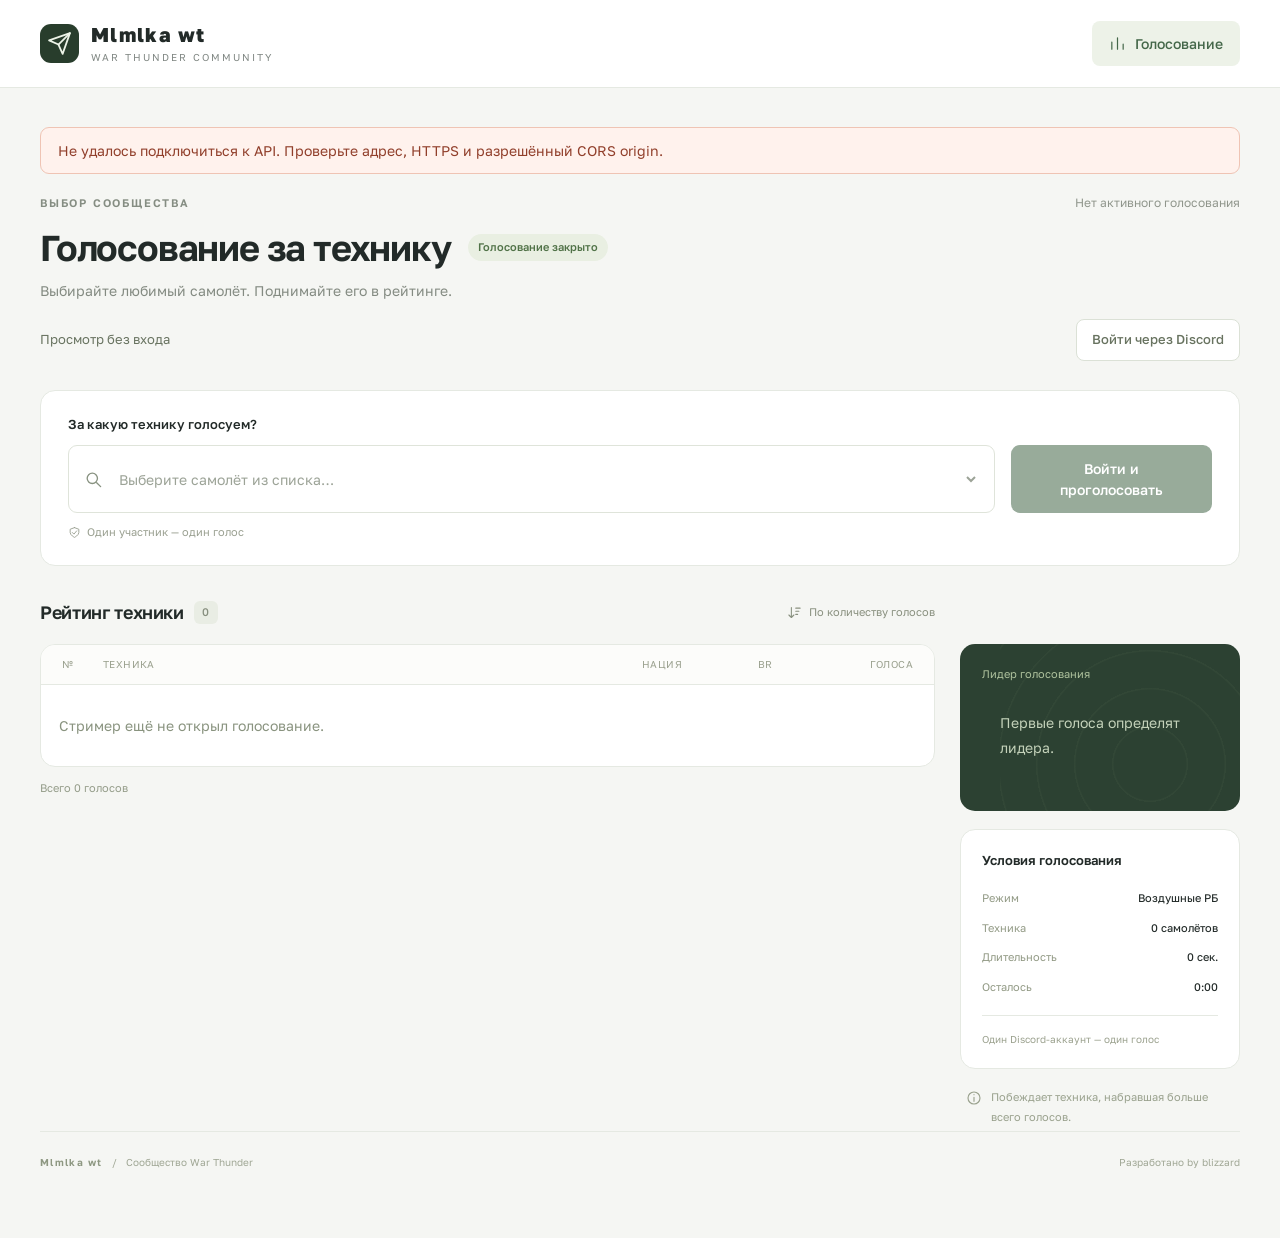
==== index.html @ 095a5ff5 "Initial frontend" ====
<!doctype html>
<html lang="ru"><head><meta charset="UTF-8"><meta name="viewport" content="width=device-width, initial-scale=1"><meta name="color-scheme" content="light"><meta name="description" content="Голосование за технику War Thunder — Mlmlka wt."><title>Голосование за технику — Mlmlka wt</title><link rel="icon" href='data:image/svg+xml,<svg xmlns="http://www.w3.org/2000/svg" viewBox="0 0 32 32"><rect width="32" height="32" rx="8" fill="%232c4132"/><path d="m25 7-7 19-4-9-9-3L25 7Z" fill="none" stroke="%23dce8cb" stroke-width="1.6"/></svg>'><link rel="preconnect" href="https://fonts.googleapis.com"><link rel="preconnect" href="https://fonts.gstatic.com" crossorigin><link rel="preconnect" href="https://static.encyclopedia.warthunder.com"><link rel="stylesheet" href="styles.css"><link rel="stylesheet" href="live.css"><script defer src="config.js"></script><script defer src="aircraft-images.js"></script><script defer src="voting-options.js"></script><script defer src="app.js"></script></head><body><header class="topbar"><div class="shell">
      <a class="brand" href="index.html" aria-label="Mlmlka wt — голосование"><span class="brand-mark"><svg viewBox="0 0 24 24" aria-hidden="true" ><path d="m22 2-7 20-4-9-9-4 20-7Z"/><path d="m22 2-11 11"/></svg></span><div><div class="brand-name">Mlmlka wt</div><div class="brand-sub">WAR THUNDER COMMUNITY</div></div></a>
      <nav class="nav" aria-label="Основная навигация">
        <a href="index.html" class="active" aria-current="page"><svg viewBox="0 0 24 24" aria-hidden="true" ><path d="M4 20V10m8 10V4m8 16v-7"/></svg>Голосование</a>
        <a href="admin.html" data-admin-nav hidden class="" ><svg viewBox="0 0 24 24" aria-hidden="true" ><path d="M4 21v-7m0-5V3m8 18v-9m0-5V3m8 18v-3m0-5V3M1 9h6m2 3h6m2 6h6"/></svg>Управление</a>
      </nav><div class="profile"><span class="avatar">W</span><span class="profile-name">Mlmlka wt</span><svg viewBox="0 0 24 24" aria-hidden="true" class="chevron"><path d="m7 10 5 5 5-5"/></svg></div>
    </div></header><main class="shell">
    <div class="overline"><span class="eyebrow">ВЫБОР СООБЩЕСТВА</span><span class="poll-id">Голосование № 004</span></div>
    <div class="heading-line"><h1>Голосование за технику</h1><span class="status"><span class="dot"></span>Идёт голосование</span></div>
    <p class="intro">Выбирайте любимый самолёт. Поднимайте его в рейтинге.</p>
    <section class="vote-box" aria-label="Ваш голос">
      <label class="field-label" for="aircraft-choice">За какую технику голосуем?</label>
      <div class="search-field"><svg viewBox="0 0 24 24" aria-hidden="true" ><circle cx="10.5" cy="10.5" r="6.5"/><path d="m16 16 5 5"/></svg><select id="aircraft-choice"><option selected disabled value="">Выберите самолёт из списка…</option><option>J-11A · Китай · BR 13.3</option><option>F-16A · США · BR 12.3</option><option>MiG-29 (9-13) · СССР · BR 13.0</option><option>JAS39A · Швеция · BR 13.0</option><option>Mirage 2000C-S5 · Франция · BR 12.3</option><option>F-15A · США · BR 12.7</option><option>Su-27 · СССР · BR 13.0</option><option>MiG-21SMT · СССР · BR 10.3</option></select></div>
      <button type="button" class="primary-button"><svg viewBox="0 0 24 24" aria-hidden="true" ><path d="m5 12 4 4L19 6"/></svg>Проголосовать</button>
      <p class="helper"><svg viewBox="0 0 24 24" aria-hidden="true" ><path d="m12 3 8 3v6c0 5-8 9-8 9s-8-4-8-9V6l8-3Z"/><path d="m8 12 3 3 5-6"/></svg>Один участник — один голос</p>
    </section>
    <div class="results-layout"><section aria-labelledby="ranking-title">
      <div class="section-heading"><h2 id="ranking-title">Рейтинг техники <span class="count">8</span></h2><span class="sort"><svg viewBox="0 0 24 24" aria-hidden="true" ><path d="M7 4v16m-4-4 4 4 4-4M14 5h7m-7 5h5m-5 5h3"/></svg>По количеству голосов</span></div>
      <div class="ranking" role="table" aria-label="Рейтинг самолётов">
        <div class="table-head" role="row"><span>№</span><span class="tech-label">ТЕХНИКА</span><span class="nation-label">НАЦИЯ</span><span class="br-label">BR</span><span class="votes-label">ГОЛОСА</span></div>
        <div class="plane-row leader" role="row">
          <span class="rank-number" role="cell" aria-label="Место 1"><svg viewBox="0 0 24 24" aria-hidden="true" ><path d="m3 6 5 5 4-8 4 8 5-5-2 13H5L3 6Z"/><path d="M5 22h14"/></svg></span>
          <span role="cell"><img class="plane-thumb" src="https://static.encyclopedia.warthunder.com/slots/j_11a.png" alt="J-11A" decoding="async"></span>
          <div role="cell"><div class="plane-name">J-11A</div><div class="plane-meta">VIII ранг <span aria-hidden="true">·</span> Реактивный</div></div>
          <span class="nation"><span class="flag" aria-hidden="true">🇨🇳</span>Китай</span><span class="br" aria-label="Боевой рейтинг 13.3">13.3</span>
          <div class="vote-data" role="cell"><span class="vote-number">342</span><span class="vote-share">27,4%</span><div class="progress" aria-hidden="true"><span style="width:100.0%"></span></div></div>
        </div><div class="plane-row " role="row">
          <span class="rank-number" role="cell" aria-label="Место 2">02</span>
          <span role="cell"><img class="plane-thumb" src="https://static.encyclopedia.warthunder.com/slots/f_16a_block_10.png" alt="F-16A" decoding="async"></span>
          <div role="cell"><div class="plane-name">F-16A</div><div class="plane-meta">VIII ранг <span aria-hidden="true">·</span> Реактивный</div></div>
          <span class="nation"><span class="flag" aria-hidden="true">🇺🇸</span>США</span><span class="br" aria-label="Боевой рейтинг 12.3">12.3</span>
          <div class="vote-data" role="cell"><span class="vote-number">268</span><span class="vote-share">21,5%</span><div class="progress" aria-hidden="true"><span style="width:78.4%"></span></div></div>
        </div><div class="plane-row " role="row">
          <span class="rank-number" role="cell" aria-label="Место 3">03</span>
          <span role="cell"><img class="plane-thumb" src="https://static.encyclopedia.warthunder.com/slots/mig_29_9_13.png" alt="MiG-29 (9-13)" decoding="async"></span>
          <div role="cell"><div class="plane-name">MiG-29 (9-13)</div><div class="plane-meta">VIII ранг <span aria-hidden="true">·</span> Реактивный</div></div>
          <span class="nation"><span class="flag" aria-hidden="true" style="color:#b67068;font-size:17px">★</span>СССР</span><span class="br" aria-label="Боевой рейтинг 13.0">13.0</span>
          <div class="vote-data" role="cell"><span class="vote-number">196</span><span class="vote-share">15,7%</span><div class="progress" aria-hidden="true"><span style="width:57.3%"></span></div></div>
        </div><div class="plane-row " role="row">
          <span class="rank-number" role="cell" aria-label="Место 4">04</span>
          <span role="cell"><img class="plane-thumb" src="https://static.encyclopedia.warthunder.com/slots/saab_jas39a.png" alt="JAS39A" decoding="async"></span>
          <div role="cell"><div class="plane-name">JAS39A</div><div class="plane-meta">VIII ранг <span aria-hidden="true">·</span> Реактивный</div></div>
          <span class="nation"><span class="flag" aria-hidden="true">🇸🇪</span>Швеция</span><span class="br" aria-label="Боевой рейтинг 13.0">13.0</span>
          <div class="vote-data" role="cell"><span class="vote-number">154</span><span class="vote-share">12,3%</span><div class="progress" aria-hidden="true"><span style="width:45.0%"></span></div></div>
        </div><div class="plane-row " role="row">
          <span class="rank-number" role="cell" aria-label="Место 5">05</span>
          <span role="cell"><img class="plane-thumb" src="https://static.encyclopedia.warthunder.com/slots/mirage_2000c_s5.png" alt="Mirage 2000C-S5" decoding="async"></span>
          <div role="cell"><div class="plane-name">Mirage 2000C-S5</div><div class="plane-meta">VIII ранг <span aria-hidden="true">·</span> Реактивный</div></div>
          <span class="nation"><span class="flag" aria-hidden="true">🇫🇷</span>Франция</span><span class="br" aria-label="Боевой рейтинг 12.3">12.3</span>
          <div class="vote-data" role="cell"><span class="vote-number">112</span><span class="vote-share">9,0%</span><div class="progress" aria-hidden="true"><span style="width:32.7%"></span></div></div>
        </div><div class="plane-row " role="row">
          <span class="rank-number" role="cell" aria-label="Место 6">06</span>
          <span role="cell"><img class="plane-thumb" src="https://static.encyclopedia.warthunder.com/slots/f_15a.png" alt="F-15A" decoding="async"></span>
          <div role="cell"><div class="plane-name">F-15A</div><div class="plane-meta">VIII ранг <span aria-hidden="true">·</span> Реактивный</div></div>
          <span class="nation"><span class="flag" aria-hidden="true">🇺🇸</span>США</span><span class="br" aria-label="Боевой рейтинг 12.7">12.7</span>
          <div class="vote-data" role="cell"><span class="vote-number">82</span><span class="vote-share">6,6%</span><div class="progress" aria-hidden="true"><span style="width:24.0%"></span></div></div>
        </div><div class="plane-row " role="row">
          <span class="rank-number" role="cell" aria-label="Место 7">07</span>
          <span role="cell"><img class="plane-thumb" src="https://static.encyclopedia.warthunder.com/slots/su_27.png" alt="Su-27" decoding="async"></span>
          <div role="cell"><div class="plane-name">Su-27</div><div class="plane-meta">VIII ранг <span aria-hidden="true">·</span> Реактивный</div></div>
          <span class="nation"><span class="flag" aria-hidden="true" style="color:#b67068;font-size:17px">★</span>СССР</span><span class="br" aria-label="Боевой рейтинг 13.0">13.0</span>
          <div class="vote-data" role="cell"><span class="vote-number">58</span><span class="vote-share">4,6%</span><div class="progress" aria-hidden="true"><span style="width:17.0%"></span></div></div>
        </div><div class="plane-row " role="row">
          <span class="rank-number" role="cell" aria-label="Место 8">08</span>
          <span role="cell"><img class="plane-thumb" src="https://static.encyclopedia.warthunder.com/slots/mig-21_smt.png" alt="MiG-21SMT" decoding="async"></span>
          <div role="cell"><div class="plane-name">MiG-21SMT</div><div class="plane-meta">VII ранг <span aria-hidden="true">·</span> Реактивный</div></div>
          <span class="nation"><span class="flag" aria-hidden="true" style="color:#b67068;font-size:17px">★</span>СССР</span><span class="br" aria-label="Боевой рейтинг 10.3">10.3</span>
          <div class="vote-data" role="cell"><span class="vote-number">36</span><span class="vote-share">2,9%</span><div class="progress" aria-hidden="true"><span style="width:10.5%"></span></div></div>
        </div>
      </div>
      <div class="ranking-foot"><span><svg viewBox="0 0 24 24" aria-hidden="true" ><path d="M4 20V10m8 10V4m8 16v-7"/></svg>Всего 1 248 голосов</span><span>Результаты по убыванию голосов</span></div>
    </section><aside class="sidebar">
      <section class="leader-card" aria-label="Лидер голосования"><p class="label"><svg viewBox="0 0 24 24" aria-hidden="true" ><path d="m3 6 5 5 4-8 4 8 5-5-2 13H5L3 6Z"/><path d="M5 22h14"/></svg>Лидер голосования</p><img class="leader-image" src="https://static.encyclopedia.warthunder.com/slots/j_11a.png" alt="J-11A" decoding="async"><h2 class="leader-title">J-11A</h2><p class="leader-description">Китай &nbsp; / &nbsp; VIII ранг &nbsp; / &nbsp; BR 13.3</p><div class="leader-stats"><div><strong>342</strong><small>голоса за технику</small></div><div style="text-align:right"><strong class="percent">27,4%</strong><small>от всех голосов</small></div></div></section>
      <section class="info-card"><h3>Условия голосования</h3><div class="condition"><span>Режим</span><strong>Воздушные РБ</strong></div><div class="condition"><span>Нации</span><strong>Все нации</strong></div><div class="condition"><span>Боевой рейтинг</span><strong>10.0 — 14.0</strong></div><div class="condition"><span>Тип техники</span><strong>Реактивные</strong></div><div class="info-bottom"><svg viewBox="0 0 24 24" aria-hidden="true" ><circle cx="12" cy="12" r="9"/><path d="M12 7v5l3 2"/></svg>Открыто 26 сентября 2026</div></section>
      <p class="mini-note"><svg viewBox="0 0 24 24" aria-hidden="true" ><circle cx="12" cy="12" r="9"/><path d="M12 11v6m0-10h.01"/></svg>Побеждает техника, набравшая больше всего голосов.</p>
    </aside></div>
    <footer class="site-footer "><span><span class="footer-brand">Mlmlka wt</span> &nbsp; / &nbsp; Сообщество War Thunder</span><span class="footer-right">Разработано by blizzard <svg viewBox="0 0 24 24" aria-hidden="true" ><path d="m22 2-7 20-4-9-9-4 20-7Z"/><path d="m22 2-11 11"/></svg></span></footer></main></body></html>
---- styles.css ----
@import url('https://fonts.googleapis.com/css2?family=Golos+Text:wght@400;450;500;550;600;650;700;750;800&display=swap');

:root{--bg:#f5f6f3;--white:#fff;--ink:#222a28;--muted:#828985;--line:#e5e9e2;--green:#446749;--green-dark:#263e2d;--pale:#edf2e8;--radius:15px;font-family:'Golos Text',Arial,sans-serif;color:var(--ink);font-synthesis:none}
*{box-sizing:border-box}body{margin:0;background:var(--bg);font-size:14px;line-height:1.5}button,input,select{font:inherit}button,a,select{ -webkit-tap-highlight-color:transparent}button{cursor:pointer}a{color:inherit;text-decoration:none}button:focus-visible,a:focus-visible,input:focus-visible,select:focus-visible{outline:3px solid #83a676;outline-offset:4px}button{border:0;background:none;color:inherit}svg{width:20px;height:20px;fill:none;stroke:currentColor;stroke-width:1.7;stroke-linecap:round;stroke-linejoin:round;flex-shrink:0}button svg{width:18px;height:18px}h1,h2,h3,p{margin:0}input,select{min-width:0}input::placeholder{color:#939991}select{cursor:pointer}small{font-size:12px}button:hover{filter:brightness(.97)}.shell{width:min(1248px,calc(100% - 80px));margin:auto}
.topbar{height:88px;background:var(--white);border-bottom:1px solid var(--line)}.topbar .shell{height:100%;display:flex;align-items:center;justify-content:space-between;gap:30px}.brand{display:flex;align-items:center;gap:12px}.brand-mark{width:39px;height:39px;background:#283d2c;border-radius:11px;display:grid;place-items:center;color:#edf4e8}.brand-mark svg{width:25px;height:25px}.brand-name{font-size:20px;font-weight:800;letter-spacing:1.3px;line-height:1.2}.brand-sub{color:var(--muted);font-size:10px;letter-spacing:2px;margin-top:4px}.nav{display:flex;align-items:center;gap:7px;margin-left:auto}.nav a{display:flex;align-items:center;gap:9px;padding:12px 17px;border-radius:8px;color:#777e78;font-weight:500}.nav a.active{background:var(--pale);color:var(--green)}.nav a:hover{background:#f2f4ef}.nav svg{width:17px;height:17px}.profile{display:flex;align-items:center;border-left:1px solid var(--line);padding-left:27px;margin-left:15px;gap:11px}.avatar{display:grid;place-items:center;width:34px;height:34px;border:1px solid #dfe5d9;border-radius:50%;background:#f0f2e9;color:#626e51;font-size:12px;font-weight:700}.profile .chevron{width:13px;height:13px;color:var(--muted)}.profile-name{font-weight:550;font-size:13px}
main{padding-top:39px;padding-bottom:45px}.overline{display:flex;justify-content:space-between;align-items:center;margin-bottom:14px}.eyebrow{font-size:11px;color:#858d82;letter-spacing:1.8px;font-weight:600}.poll-id{font-size:12px;color:#90968c}.heading-line{display:flex;align-items:center;gap:17px;flex-wrap:wrap}h1{font-size:36px;font-weight:650;line-height:1.2;letter-spacing:-1.2px}.status{display:inline-flex;align-items:center;gap:7px;padding:5px 10px;border-radius:20px;color:#507247;background:#e9efe2;font-size:11px;font-weight:550;white-space:nowrap}.dot{width:6px;height:6px;display:block;background:#789b65;border-radius:50%}.intro{margin-top:11px;color:#848b82;font-size:14px}.title-row{display:flex;align-items:center;justify-content:space-between;gap:20px}.outline-button{display:inline-flex;align-items:center;justify-content:center;gap:8px;border:1px solid #dbe1d6;border-radius:8px;padding:10px 15px;background:#fff;font-size:13px;font-weight:500}
.vote-box{margin-top:29px;padding:24px 27px;display:grid;grid-template-columns:1fr 201px;gap:11px 16px;background:#fff;border:1px solid var(--line);border-radius:var(--radius)}.field-label{display:block;font-size:13px;font-weight:550;margin-bottom:9px}.vote-box .field-label{grid-column:1/-1;margin-bottom:0}.search-field{display:flex;align-items:center;gap:12px;padding:0 15px;border:1px solid #dfe4da;border-radius:9px;background:#fff;min-height:48px}.search-field svg{color:#889281;width:19px;height:19px}.search-field select,.search-field input{height:46px;flex:1;border:0;outline:0;background:transparent;width:100%;font-size:14px;color:#737d6c}.search-field:focus-within{box-shadow:0 0 0 3px #e2eadc;border-color:#809573}.primary-button{display:inline-flex;align-items:center;justify-content:center;gap:10px;padding:13px 20px;min-height:48px;border-radius:9px;background:var(--green);color:white;font-weight:550;font-size:14px}.helper{display:flex;align-items:center;gap:6px;color:#9aa091;font-size:11px;grid-column:1/-1}.helper svg{width:13px;height:13px}.results-layout{display:grid;grid-template-columns:minmax(0,1fr) 280px;gap:25px;margin-top:33px}.section-heading{display:flex;align-items:center;justify-content:space-between;margin-bottom:18px;gap:12px}.section-heading h2{font-size:18px;letter-spacing:-.35px;font-weight:600;display:flex;align-items:center;gap:10px}.count{font-size:11px;color:#878f7f;background:#e9ede4;display:inline-flex;align-items:center;justify-content:center;min-width:24px;height:23px;padding:0 7px;border-radius:6px;font-weight:500;letter-spacing:0}.sort{display:flex;gap:7px;align-items:center;font-size:11px;color:#89907f}.sort svg{width:15px;height:15px}.ranking{background:#fff;border:1px solid var(--line);border-radius:var(--radius);overflow:hidden}.table-head,.plane-row{display:grid;grid-template-columns:29px 82px minmax(115px,1fr) 104px 47px 96px;align-items:center;gap:12px;padding:0 21px}.table-head{height:40px;color:#9bA18f;font-size:10px;letter-spacing:.4px;background:#fcfcfa;border-bottom:1px solid var(--line)}.table-head .tech-label{grid-column:2/4}.table-head .votes-label{text-align:right}.plane-row{height:83px;border-bottom:1px solid #edf0e8;position:relative}.plane-row:last-child{border-bottom:0}.plane-row.leader{background:linear-gradient(90deg,#f6f8ef,white 80%)}.rank-number{font-size:12px;color:#a0a695;font-variant-numeric:tabular-nums}.leader .rank-number{color:#6f824d;font-weight:700}.rank-number svg{width:17px;height:17px;stroke:#91a363}.plane-thumb{width:85px;height:55px;object-fit:contain;filter:drop-shadow(0 4px 3px #1c2b2220);transition:transform .2s}.plane-row:hover .plane-thumb{transform:translateY(-2px) scale(1.05)}.plane-name{font-size:14px;font-weight:550;white-space:nowrap}.plane-meta{font-size:10px;color:#989f90;margin-top:4px}.nation{display:flex;align-items:center;gap:7px;font-size:11px;color:#7f8875;white-space:nowrap}.flag{font-size:16px;font-family:'Segoe UI Emoji',sans-serif}.br{font-size:11px;color:#7d8870;font-variant-numeric:tabular-nums;background:#f2f4ed;padding:2px 6px;width:fit-content;border-radius:4px}.vote-data{text-align:right}.vote-number{font-weight:650;font-size:15px;font-variant-numeric:tabular-nums}.vote-share{font-size:10px;color:#9ca393;font-weight:400;margin-left:5px}.progress{height:3px;background:#eef1e9;border-radius:6px;margin-top:9px;overflow:hidden}.progress span{height:100%;display:block;background:#a1b389;border-radius:6px}.leader .progress span{background:#69874e}.ranking-foot{display:flex;align-items:center;justify-content:space-between;margin-top:13px;color:#949c89;font-size:11px}.ranking-foot span{display:flex;gap:6px;align-items:center}.ranking-foot svg{width:13px;height:13px}.sidebar{padding-top:45px;display:flex;flex-direction:column;gap:18px}.leader-card{padding:22px;background:#2c4132;color:#fff;border-radius:var(--radius);position:relative;overflow:hidden}.leader-card:before{content:'';position:absolute;width:300px;height:300px;right:-60px;top:-30px;background:repeating-radial-gradient(circle at center,transparent 0 36px,#b4c9930b 37px 38px);pointer-events:none}.leader-card .label{display:flex;align-items:center;gap:8px;color:#afc29e;font-size:11px;position:relative}.leader-card .label svg{width:16px;height:16px}.leader-image{display:block;width:100%;height:142px;object-fit:contain;position:relative;margin:8px 0 4px;filter:drop-shadow(0 12px 12px #15261b77)}.leader-title{font-size:25px;font-weight:550;letter-spacing:-.5px}.leader-description{font-size:11px;color:#a2b69b;margin-top:4px}.leader-stats{display:flex;justify-content:space-between;align-items:end;border-top:1px solid #57704766;padding-top:19px;margin-top:20px}.leader-stats strong{font-size:27px;font-weight:500;letter-spacing:-1px}.leader-stats small{display:block;color:#a0b395;font-size:10px;margin-top:2px}.leader-stats .percent{font-size:18px;color:#c3d6ac}.info-card{border:1px solid var(--line);background:#fff;border-radius:var(--radius);padding:21px}.info-card h3{font-size:13px;font-weight:600;margin-bottom:20px}.condition{display:flex;align-items:center;justify-content:space-between;margin-top:13px;font-size:11px;gap:10px}.condition span{color:#929a85}.condition strong{font-weight:450}.info-bottom{border-top:1px solid var(--line);margin-top:20px;padding-top:16px;font-size:10px;color:#9ca28f;display:flex;align-items:center;gap:6px}.info-bottom svg{width:13px;height:13px}.mini-note{padding:0 6px;display:flex;gap:9px;color:#99a18d;font-size:11px;line-height:1.8}.mini-note svg{width:16px;height:16px;margin-top:3px}.site-footer{border-top:1px solid var(--line);padding:23px 0;margin-top:4px;display:flex;justify-content:space-between;color:#a0a795;font-size:10px}.site-footer .footer-brand{font-weight:650;letter-spacing:1.3px;color:#8e9882}.footer-right{display:flex;align-items:center;gap:7px}.footer-right svg{width:12px;height:12px}
.admin-layout{display:grid;grid-template-columns:300px minmax(0,1fr);gap:24px;margin-top:29px;align-items:start}.panel{background:#fff;border:1px solid var(--line);border-radius:var(--radius)}.panel-title{display:flex;align-items:center;gap:8px;font-size:15px;font-weight:600;padding:22px 23px;border-bottom:1px solid var(--line)}.panel-title svg{width:17px;height:17px;color:#7f9273}.panel-body{padding:22px 23px}.field-group{margin-bottom:22px}.field-group:last-child{margin-bottom:0}.text-input,.select-input{width:100%;height:43px;border:1px solid #e0e5d9;background:#fff;border-radius:7px;padding:0 12px;font-size:12px;color:#6c775e}.select-input{appearance:auto}.field-group .field-label{font-size:12px;margin-bottom:8px}.double-fields{display:grid;grid-template-columns:1fr 1fr;gap:12px}.range-caption{display:block;color:#9ba48d;font-size:10px;margin-bottom:5px}.stepper{display:flex;align-items:center;justify-content:space-between;height:39px;border:1px solid #e0e5d9;border-radius:7px;overflow:hidden}.stepper button{height:37px;width:30px;color:#8c997b;display:grid;place-items:center}.stepper button svg{width:13px;height:13px}.stepper span{font-size:12px;color:#687858;font-variant-numeric:tabular-nums}.range-track{height:3px;background:#e9eee2;margin:18px 7px 8px;position:relative}.range-fill{position:absolute;left:20%;right:8%;background:#859c6c;height:3px}.range-fill:before,.range-fill:after{position:absolute;content:'';width:9px;height:9px;background:#fff;border:2px solid #81966c;border-radius:50%;top:-3px}.range-fill:before{left:0}.range-fill:after{right:0}.segmented{display:flex;gap:3px;padding:3px;background:#f0f3eb;border-radius:7px}.segmented button{flex:1;padding:8px 3px;font-size:10px;color:#8f9b80;border-radius:5px}.segmented button.selected{background:#fff;box-shadow:0 1px 3px #253b2410;color:#596f49;font-weight:550}.check-row{display:flex;align-items:center;gap:8px;color:#778469;font-size:11px;cursor:pointer}.check-row input{accent-color:var(--green);width:15px;height:15px;margin:0}.filter-bottom{border-top:1px solid var(--line);padding:16px 23px;color:#92a080;font-size:11px;display:flex;justify-content:space-between;align-items:center}.filter-bottom button{font-size:11px;color:#81936c}.admin-right{display:flex;flex-direction:column;gap:21px}.name-panel{padding:22px 24px}.name-panel .text-input{font-size:13px;height:45px}.name-panel .helper{margin-top:9px}.catalog-heading{display:flex;align-items:center;justify-content:space-between;padding:20px 24px 17px}.catalog-heading h2{font-size:16px;font-weight:600;display:flex;gap:10px;align-items:center}.selected-tag{background:#edf3e6;color:#7b9562;padding:5px 9px;border-radius:5px;font-size:10px;display:flex;align-items:center;gap:5px}.selected-tag svg{width:12px;height:12px}.catalog-search{margin:0 24px 19px;background:#fbfcf8;min-height:41px}.catalog-search input{font-size:12px;height:40px}.catalog-head,.catalog-row{display:grid;grid-template-columns:80px minmax(120px,1fr) 90px 42px 44px;align-items:center;gap:14px;padding:0 24px}.catalog-head{height:32px;border-top:1px solid var(--line);border-bottom:1px solid var(--line);font-size:10px;color:#9da58f;background:#fcfdf9}.catalog-head .tech-label{grid-column:1/3}.catalog-row{height:70px;border-bottom:1px solid #edf0e7}.catalog-row:last-child{border:0}.catalog-row.selected-row{background:#fafcf6}.catalog-row .plane-thumb{width:73px;height:49px}.catalog-row .plane-name{font-size:12px}.catalog-row .plane-meta{font-size:9px}.catalog-row .nation{font-size:10px}.add-remove{display:grid;place-items:center;width:29px;height:29px;border:1px solid #dce4d2;border-radius:6px;color:#8d9d7b;justify-self:end;background:#fff}.add-remove svg{width:15px;height:15px}.selected-row .add-remove{background:#eaf0e2;border-color:#eaf0e2;color:#778c5b}.catalog-footer{padding:13px 24px;border-top:1px solid var(--line);display:flex;align-items:center;justify-content:space-between;font-size:10px;color:#9aa38b}.pagination{display:flex;gap:7px}.pagination button{display:grid;place-items:center;width:23px;height:23px;border:1px solid var(--line);border-radius:4px;background:#fff;color:#879777}.pagination svg{width:12px;height:12px}.admin-actions{display:flex;align-items:center;justify-content:space-between;gap:20px}.admin-actions .helper{font-size:11px;max-width:340px;line-height:1.7}.admin-actions .helper svg{width:17px;height:17px;align-self:flex-start;margin-top:2px}.admin-actions .primary-button{font-size:13px;white-space:nowrap;min-height:44px;padding:11px 16px}.filter-note{font-size:10px;color:#9ba58b;line-height:1.8;padding:15px 6px;display:flex;gap:8px}.filter-note svg{width:14px;height:14px;margin-top:3px}.admin-footer{margin-top:25px}
@media(min-width:1500px){.shell{width:1248px}main{padding-top:49px}.results-layout{grid-template-columns:minmax(0,1fr) 296px;gap:28px}.plane-row{height:86px}}
@media(max-width:1150px){.shell{width:calc(100% - 48px)}.results-layout{grid-template-columns:minmax(0,1fr) 245px;gap:19px}.table-head,.plane-row{grid-template-columns:20px 60px minmax(105px,1fr) 44px 75px;padding:0 15px;gap:9px}.plane-thumb{width:63px}.table-head .nation-label,.plane-row>.nation{display:none}.plane-name{font-size:12px}.vote-share{font-size:9px}.profile-name{display:none}.profile{padding-left:20px}.admin-layout{grid-template-columns:270px minmax(0,1fr);gap:18px}.catalog-head,.catalog-row{grid-template-columns:62px minmax(106px,1fr) 44px 30px;gap:8px;padding:0 17px}.catalog-head .nation-label,.catalog-row>.nation{display:none}.catalog-row .plane-thumb{width:60px}.catalog-heading{padding:20px 17px 17px}.catalog-search{margin-left:17px;margin-right:17px}.catalog-row .plane-name{font-size:11px}.admin-actions{align-items:flex-start}.admin-actions .helper{font-size:10px}}
@media(max-width:800px){.shell{width:calc(100% - 36px)}.topbar{height:73px}.brand-name{font-size:17px}.brand-sub{font-size:8px}.brand-mark{width:34px;height:34px;border-radius:9px}.topbar .shell{gap:10px}.profile{display:none}.nav{gap:3px}.nav a{font-size:11px;padding:10px 11px;gap:6px}.nav svg{width:15px;height:15px}main{padding-top:28px}h1{font-size:30px;letter-spacing:-1px}.intro{font-size:13px}.results-layout{grid-template-columns:1fr;gap:22px}.sidebar{padding-top:0;display:grid;grid-template-columns:1fr 1fr;gap:16px}.leader-image{height:106px;margin:0}.leader-card{padding:19px}.leader-title{font-size:21px}.leader-stats{padding-top:12px;margin-top:12px}.mini-note{grid-column:1/-1}.table-head,.plane-row{grid-template-columns:24px 76px minmax(140px,1fr) 86px 43px 89px}.table-head .nation-label,.plane-row>.nation{display:flex}.plane-thumb{width:76px}.plane-name{font-size:13px}.admin-layout{grid-template-columns:240px minmax(0,1fr);gap:16px}.panel-body{padding:19px 16px}.panel-title{padding:20px 16px}.catalog-row .plane-thumb{width:51px}.catalog-head,.catalog-row{grid-template-columns:51px minmax(87px,1fr) 35px 26px;padding:0 12px;gap:7px}.catalog-heading{padding:18px 12px 15px}.catalog-heading h2{font-size:14px}.catalog-heading .count{display:none}.catalog-search{margin-left:12px;margin-right:12px}.catalog-row .plane-name{font-size:10px}.catalog-row .plane-meta{font-size:9px}.name-panel{padding:19px 16px}.admin-actions{flex-direction:column-reverse;gap:11px}.admin-actions .primary-button{width:100%}.title-row .outline-button{font-size:11px;padding:9px 11px}.title-row .outline-button svg{width:15px}}
@media(max-width:600px){.shell{width:calc(100% - 30px)}.topbar .shell{gap:5px}.brand{gap:8px}.brand-name{font-size:16px}.brand-sub{font-size:7px;letter-spacing:1.5px}.brand-mark{width:32px;height:32px}.nav a{padding:9px 10px;font-size:11px}.nav a svg{display:none}.overline{margin-bottom:12px}.eyebrow{font-size:9px;letter-spacing:1.5px}.poll-id{font-size:10px}h1{font-size:27px;letter-spacing:-.7px}.heading-line{gap:10px}.status{font-size:9px;padding:4px 7px}.intro{font-size:12px;line-height:1.7;max-width:290px}.vote-box{grid-template-columns:1fr;margin-top:23px;padding:19px;gap:11px}.vote-box .field-label{font-size:12px}.search-field{min-height:45px;padding:0 11px}.search-field select{font-size:12px;height:43px}.primary-button{min-height:43px;padding:11px;font-size:13px}.helper{font-size:10px}.results-layout{margin-top:26px}.section-heading{margin-bottom:13px}.section-heading h2{font-size:16px}.sort{font-size:9px;gap:4px}.sort svg{width:12px}.table-head,.plane-row{grid-template-columns:18px 56px minmax(95px,1fr) 71px;gap:8px;padding:0 13px}.table-head .nation-label,.plane-row>.nation,.table-head .br-label,.plane-row>.br{display:none}.table-head{height:34px;font-size:9px}.table-head .tech-label{grid-column:2/4}.plane-row{height:74px}.plane-thumb{width:57px;height:43px}.plane-name{font-size:11px}.plane-meta{font-size:9px}.vote-number{font-size:13px}.vote-share{font-size:8px;margin-left:4px}.rank-number{font-size:10px}.progress{margin-top:7px}.ranking-foot{font-size:9px;gap:8px}.sidebar{grid-template-columns:1fr;gap:16px}.leader-card{display:grid;grid-template-columns:1fr 120px;padding:20px;column-gap:8px}.leader-card .label{grid-column:1/-1}.leader-image{grid-row:2/4;grid-column:2;height:100px;align-self:center;margin:0}.leader-title{margin-top:19px;font-size:27px;align-self:end}.leader-description{font-size:10px}.leader-stats{grid-column:1/-1;margin-top:14px;padding-top:14px}.leader-stats strong{font-size:24px}.info-card{padding:20px}.info-card h3{margin-bottom:16px}.condition{font-size:12px}.info-bottom{font-size:11px}.mini-note{padding:0 1px}.site-footer{gap:15px;margin-top:0;font-size:9px;line-height:1.8}.footer-right{font-size:8px;gap:5px}.title-row{align-items:start;gap:11px}.title-row .outline-button{font-size:0;padding:8px;gap:0}.title-row .outline-button svg{width:18px;height:18px}.admin-layout{grid-template-columns:1fr;margin-top:24px}.panel-body{display:grid;grid-template-columns:1fr 1fr;gap:19px;padding:20px}.field-group{margin:0}.field-group.wide{grid-column:1/-1}.panel-title{padding:17px 20px;font-size:14px}.filter-bottom{padding:13px 20px}.filter-note{padding:12px 4px 0;margin-bottom:4px}.range-track{display:none}.catalog-heading{padding:19px 16px 15px}.catalog-heading h2{font-size:15px}.catalog-search{margin-left:16px;margin-right:16px}.catalog-head,.catalog-row{grid-template-columns:62px minmax(120px,1fr) 35px 30px;padding:0 16px;gap:10px}.catalog-row .plane-thumb{width:61px}.catalog-row .plane-name{font-size:11px}.catalog-row{height:68px}.catalog-footer{padding:12px 16px}.admin-actions .helper{font-size:10px}.name-panel{padding:20px}.selected-tag{font-size:9px}.admin-footer{margin-top:24px}}
@media(prefers-reduced-motion:reduce){*{transition:none!important}}
---- live.css ----
.auth-strip{display:flex;justify-content:space-between;align-items:center;gap:12px;margin-top:18px;color:#687360;font-size:13px}.api-notice{border:1px solid #c6d9b5;border-radius:9px;background:#edf5e7;color:#3c663d;padding:12px 17px;margin-bottom:20px;font-size:14px}.api-notice.error{background:#fff2ed;border-color:#efc4b4;color:#913f2b}.api-notice[hidden]{display:none}.empty-state{padding:28px 18px;line-height:1.8;color:#89937f}.aircraft-symbol{color:#8a9d7d;text-align:center;font-size:35px}.aircraft-symbol.big{font-size:80px;padding:10px}.duration-field{margin-top:18px;max-width:260px}.duration-field small{display:block;margin-top:6px;color:#7e8a71}.stepper input{width:55px;border:0;background:transparent;text-align:center;font-size:12px;appearance:textfield}.stepper input::-webkit-inner-spin-button{appearance:none}.active-poll{padding:18px 22px;display:flex;align-items:center;justify-content:space-between;gap:15px;font-size:13px}.plane-name{white-space:normal;overflow-wrap:anywhere}button:disabled{cursor:not-allowed;opacity:.55}select:disabled{opacity:.7}.plane-meta{overflow-wrap:anywhere}.catalog-row>div{min-width:0}.leader-card>.empty-state{color:#c4d2ba}a{overflow-wrap:anywhere}@media(max-width:600px){.auth-strip{font-size:11px;align-items:flex-start}.auth-strip button{font-size:11px;padding:9px}.active-poll{flex-direction:column;align-items:flex-start}.catalog-row{min-height:75px;height:auto;padding-top:10px;padding-bottom:10px}.aircraft-symbol.big{grid-row:2/4;grid-column:2;font-size:60px}.api-notice{font-size:12px}}
.nav [data-admin-nav][hidden]{display:none!important}
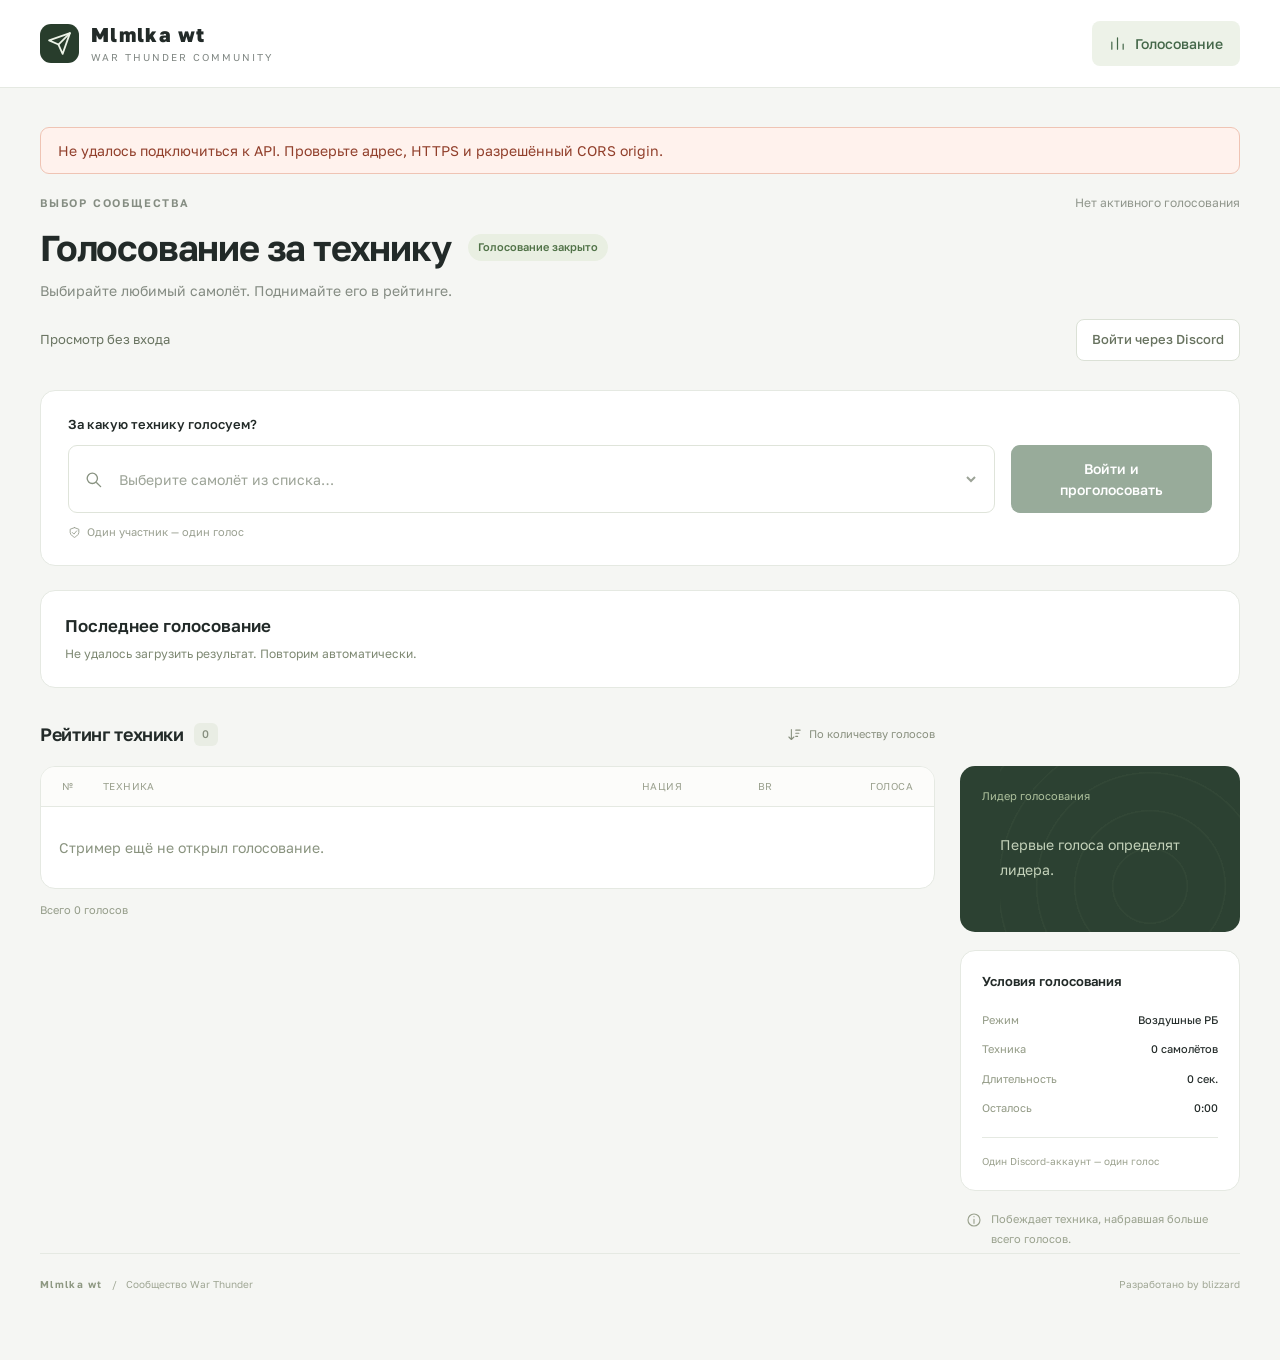
==== commit df1f88f3: "Show the winner of the last completed poll" ====
--- a/index.html
+++ b/index.html
@@ -15,6 +15,7 @@
       <button type="button" class="primary-button"><svg viewBox="0 0 24 24" aria-hidden="true" ><path d="m5 12 4 4L19 6"/></svg>Проголосовать</button>
       <p class="helper"><svg viewBox="0 0 24 24" aria-hidden="true" ><path d="m12 3 8 3v6c0 5-8 9-8 9s-8-4-8-9V6l8-3Z"/><path d="m8 12 3 3 5-6"/></svg>Один участник — один голос</p>
     </section>
+    <section class="last-result-card panel" aria-labelledby="last-result-title"><h2 id="last-result-title">Последнее голосование</h2><p class="last-result-note">Загрузка результата…</p></section>
     <div class="results-layout"><section aria-labelledby="ranking-title">
       <div class="section-heading"><h2 id="ranking-title">Рейтинг техники <span class="count">8</span></h2><span class="sort"><svg viewBox="0 0 24 24" aria-hidden="true" ><path d="M7 4v16m-4-4 4 4 4-4M14 5h7m-7 5h5m-5 5h3"/></svg>По количеству голосов</span></div>
       <div class="ranking" role="table" aria-label="Рейтинг самолётов">
--- a/live.css
+++ b/live.css
@@ -1,2 +1,3 @@
 .auth-strip{display:flex;justify-content:space-between;align-items:center;gap:12px;margin-top:18px;color:#687360;font-size:13px}.api-notice{border:1px solid #c6d9b5;border-radius:9px;background:#edf5e7;color:#3c663d;padding:12px 17px;margin-bottom:20px;font-size:14px}.api-notice.error{background:#fff2ed;border-color:#efc4b4;color:#913f2b}.api-notice[hidden]{display:none}.empty-state{padding:28px 18px;line-height:1.8;color:#89937f}.aircraft-symbol{color:#8a9d7d;text-align:center;font-size:35px}.aircraft-symbol.big{font-size:80px;padding:10px}.duration-field{margin-top:18px;max-width:260px}.duration-field small{display:block;margin-top:6px;color:#7e8a71}.stepper input{width:55px;border:0;background:transparent;text-align:center;font-size:12px;appearance:textfield}.stepper input::-webkit-inner-spin-button{appearance:none}.active-poll{padding:18px 22px;display:flex;align-items:center;justify-content:space-between;gap:15px;font-size:13px}.plane-name{white-space:normal;overflow-wrap:anywhere}button:disabled{cursor:not-allowed;opacity:.55}select:disabled{opacity:.7}.plane-meta{overflow-wrap:anywhere}.catalog-row>div{min-width:0}.leader-card>.empty-state{color:#c4d2ba}a{overflow-wrap:anywhere}@media(max-width:600px){.auth-strip{font-size:11px;align-items:flex-start}.auth-strip button{font-size:11px;padding:9px}.active-poll{flex-direction:column;align-items:flex-start}.catalog-row{min-height:75px;height:auto;padding-top:10px;padding-bottom:10px}.aircraft-symbol.big{grid-row:2/4;grid-column:2;font-size:60px}.api-notice{font-size:12px}}
 .nav [data-admin-nav][hidden]{display:none!important}
+.last-result-card{margin-top:24px;padding:22px 24px}.last-result-card h2{font-size:17px;font-weight:600}.last-result-heading{display:flex;justify-content:space-between;align-items:center;gap:14px}.last-result-note{font-size:12px;line-height:1.7;color:#7d8872;margin-top:6px}.last-winners{display:grid;grid-template-columns:repeat(auto-fit,minmax(270px,1fr));gap:12px;max-height:300px;overflow-y:auto;margin-top:15px}.last-winner{display:flex;align-items:center;gap:14px;padding:12px;background:#f3f6ee;border-radius:9px}.last-winner strong{font-size:15px;overflow-wrap:anywhere}.last-winner>div{min-width:0}.last-winner .plane-thumb{width:75px;flex-shrink:0}.winner-votes{margin-left:auto;white-space:nowrap;font-size:12px;font-weight:600;color:#597445}@media(max-width:600px){.last-result-card{padding:18px}.last-result-heading{align-items:flex-start;flex-direction:column}.last-winners{grid-template-columns:1fr}.last-winner{gap:9px}.last-winner .plane-thumb{width:55px}.last-winner strong{font-size:13px}}
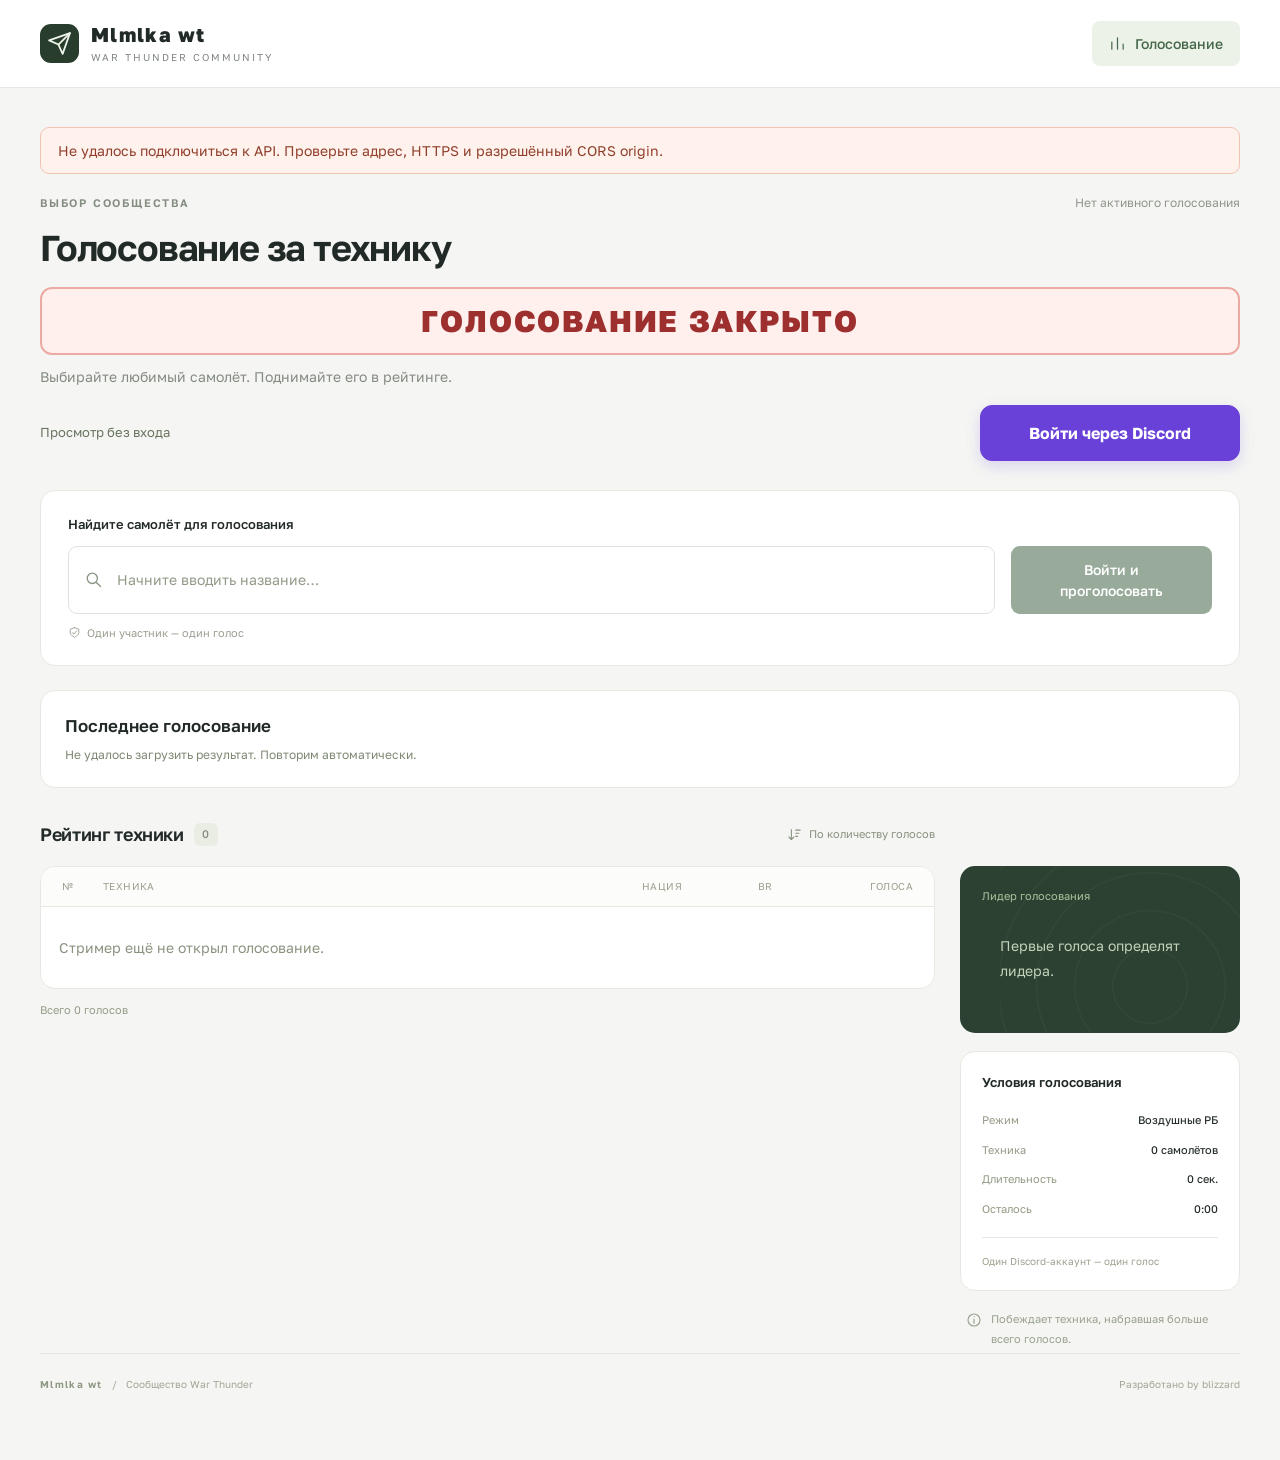
==== commit 1ca6e55e: "Improve voting search and defaults" ====
--- a/index.html
+++ b/index.html
@@ -7,11 +7,12 @@
       </nav><div class="profile"><span class="avatar">W</span><span class="profile-name">Mlmlka wt</span><svg viewBox="0 0 24 24" aria-hidden="true" class="chevron"><path d="m7 10 5 5 5-5"/></svg></div>
     </div></header><main class="shell">
     <div class="overline"><span class="eyebrow">ВЫБОР СООБЩЕСТВА</span><span class="poll-id">Голосование № 004</span></div>
-    <div class="heading-line"><h1>Голосование за технику</h1><span class="status"><span class="dot"></span>Идёт голосование</span></div>
+    <div class="heading-line"><h1>Голосование за технику</h1></div>
+    <div class="poll-status-banner closed" id="poll-status" role="status" aria-live="polite">ГОЛОСОВАНИЕ ЗАКРЫТО</div>
     <p class="intro">Выбирайте любимый самолёт. Поднимайте его в рейтинге.</p>
     <section class="vote-box" aria-label="Ваш голос">
-      <label class="field-label" for="aircraft-choice">За какую технику голосуем?</label>
-      <div class="search-field"><svg viewBox="0 0 24 24" aria-hidden="true" ><circle cx="10.5" cy="10.5" r="6.5"/><path d="m16 16 5 5"/></svg><select id="aircraft-choice"><option selected disabled value="">Выберите самолёт из списка…</option><option>J-11A · Китай · BR 13.3</option><option>F-16A · США · BR 12.3</option><option>MiG-29 (9-13) · СССР · BR 13.0</option><option>JAS39A · Швеция · BR 13.0</option><option>Mirage 2000C-S5 · Франция · BR 12.3</option><option>F-15A · США · BR 12.7</option><option>Su-27 · СССР · BR 13.0</option><option>MiG-21SMT · СССР · BR 10.3</option></select></div>
+      <label class="field-label" for="aircraft-search">Найдите самолёт для голосования</label>
+      <div class="search-field"><svg viewBox="0 0 24 24" aria-hidden="true" ><circle cx="10.5" cy="10.5" r="6.5"/><path d="m16 16 5 5"/></svg><input type="search" id="aircraft-search" list="aircraft-options" placeholder="Начните вводить название…" autocomplete="off" aria-label="Поиск самолёта"><datalist id="aircraft-options"></datalist><input type="hidden" id="aircraft-choice"></div>
       <button type="button" class="primary-button"><svg viewBox="0 0 24 24" aria-hidden="true" ><path d="m5 12 4 4L19 6"/></svg>Проголосовать</button>
       <p class="helper"><svg viewBox="0 0 24 24" aria-hidden="true" ><path d="m12 3 8 3v6c0 5-8 9-8 9s-8-4-8-9V6l8-3Z"/><path d="m8 12 3 3 5-6"/></svg>Один участник — один голос</p>
     </section>
--- a/live.css
+++ b/live.css
@@ -1,3 +1,15 @@
 .auth-strip{display:flex;justify-content:space-between;align-items:center;gap:12px;margin-top:18px;color:#687360;font-size:13px}.api-notice{border:1px solid #c6d9b5;border-radius:9px;background:#edf5e7;color:#3c663d;padding:12px 17px;margin-bottom:20px;font-size:14px}.api-notice.error{background:#fff2ed;border-color:#efc4b4;color:#913f2b}.api-notice[hidden]{display:none}.empty-state{padding:28px 18px;line-height:1.8;color:#89937f}.aircraft-symbol{color:#8a9d7d;text-align:center;font-size:35px}.aircraft-symbol.big{font-size:80px;padding:10px}.duration-field{margin-top:18px;max-width:260px}.duration-field small{display:block;margin-top:6px;color:#7e8a71}.stepper input{width:55px;border:0;background:transparent;text-align:center;font-size:12px;appearance:textfield}.stepper input::-webkit-inner-spin-button{appearance:none}.active-poll{padding:18px 22px;display:flex;align-items:center;justify-content:space-between;gap:15px;font-size:13px}.plane-name{white-space:normal;overflow-wrap:anywhere}button:disabled{cursor:not-allowed;opacity:.55}select:disabled{opacity:.7}.plane-meta{overflow-wrap:anywhere}.catalog-row>div{min-width:0}.leader-card>.empty-state{color:#c4d2ba}a{overflow-wrap:anywhere}@media(max-width:600px){.auth-strip{font-size:11px;align-items:flex-start}.auth-strip button{font-size:11px;padding:9px}.active-poll{flex-direction:column;align-items:flex-start}.catalog-row{min-height:75px;height:auto;padding-top:10px;padding-bottom:10px}.aircraft-symbol.big{grid-row:2/4;grid-column:2;font-size:60px}.api-notice{font-size:12px}}
 .nav [data-admin-nav][hidden]{display:none!important}
 .last-result-card{margin-top:24px;padding:22px 24px}.last-result-card h2{font-size:17px;font-weight:600}.last-result-heading{display:flex;justify-content:space-between;align-items:center;gap:14px}.last-result-note{font-size:12px;line-height:1.7;color:#7d8872;margin-top:6px}.last-winners{display:grid;grid-template-columns:repeat(auto-fit,minmax(270px,1fr));gap:12px;max-height:300px;overflow-y:auto;margin-top:15px}.last-winner{display:flex;align-items:center;gap:14px;padding:12px;background:#f3f6ee;border-radius:9px}.last-winner strong{font-size:15px;overflow-wrap:anywhere}.last-winner>div{min-width:0}.last-winner .plane-thumb{width:75px;flex-shrink:0}.winner-votes{margin-left:auto;white-space:nowrap;font-size:12px;font-weight:600;color:#597445}@media(max-width:600px){.last-result-card{padding:18px}.last-result-heading{align-items:flex-start;flex-direction:column}.last-winners{grid-template-columns:1fr}.last-winner{gap:9px}.last-winner .plane-thumb{width:55px}.last-winner strong{font-size:13px}}
+
+#login-button.discord-login{min-height:56px;min-width:260px;padding:15px 28px;border:1px solid #6941d9;border-radius:12px;background:#6941d9;color:#fff;font-size:16px;font-weight:700;line-height:1.4;justify-content:center;box-shadow:0 5px 15px #6941d933;transition:background .15s,box-shadow .15s}
+#login-button.discord-login:hover{background:#5730bd;border-color:#5730bd;box-shadow:0 7px 20px #6941d947}
+#login-button.discord-login:focus-visible{outline:3px solid #b7a0f3;outline-offset:4px}
+@media(max-width:600px){.auth-strip{flex-wrap:wrap}#login-button.discord-login{width:100%;min-width:0;min-height:56px;font-size:16px;padding:15px 20px}}
+
+.poll-status-banner{display:flex;align-items:center;justify-content:center;min-height:64px;margin-top:18px;padding:14px 20px;border:2px solid;border-radius:12px;font-size:clamp(20px,3vw,30px);font-weight:800;letter-spacing:.06em;text-align:center;line-height:1.2}
+.poll-status-banner.open{color:#176b38;background:#e9f8ed;border-color:#91d5a3}
+.poll-status-banner.closed{color:#9d302e;background:#fff0ee;border-color:#edaaa4}
+.search-field input[type=search]{min-width:0;color:#4c5945}
+.search-field input[type=search]::placeholder{color:#929a88}
+@media(max-width:600px){.poll-status-banner{min-height:54px;margin-top:14px;padding:12px;font-size:19px;letter-spacing:.035em}}
